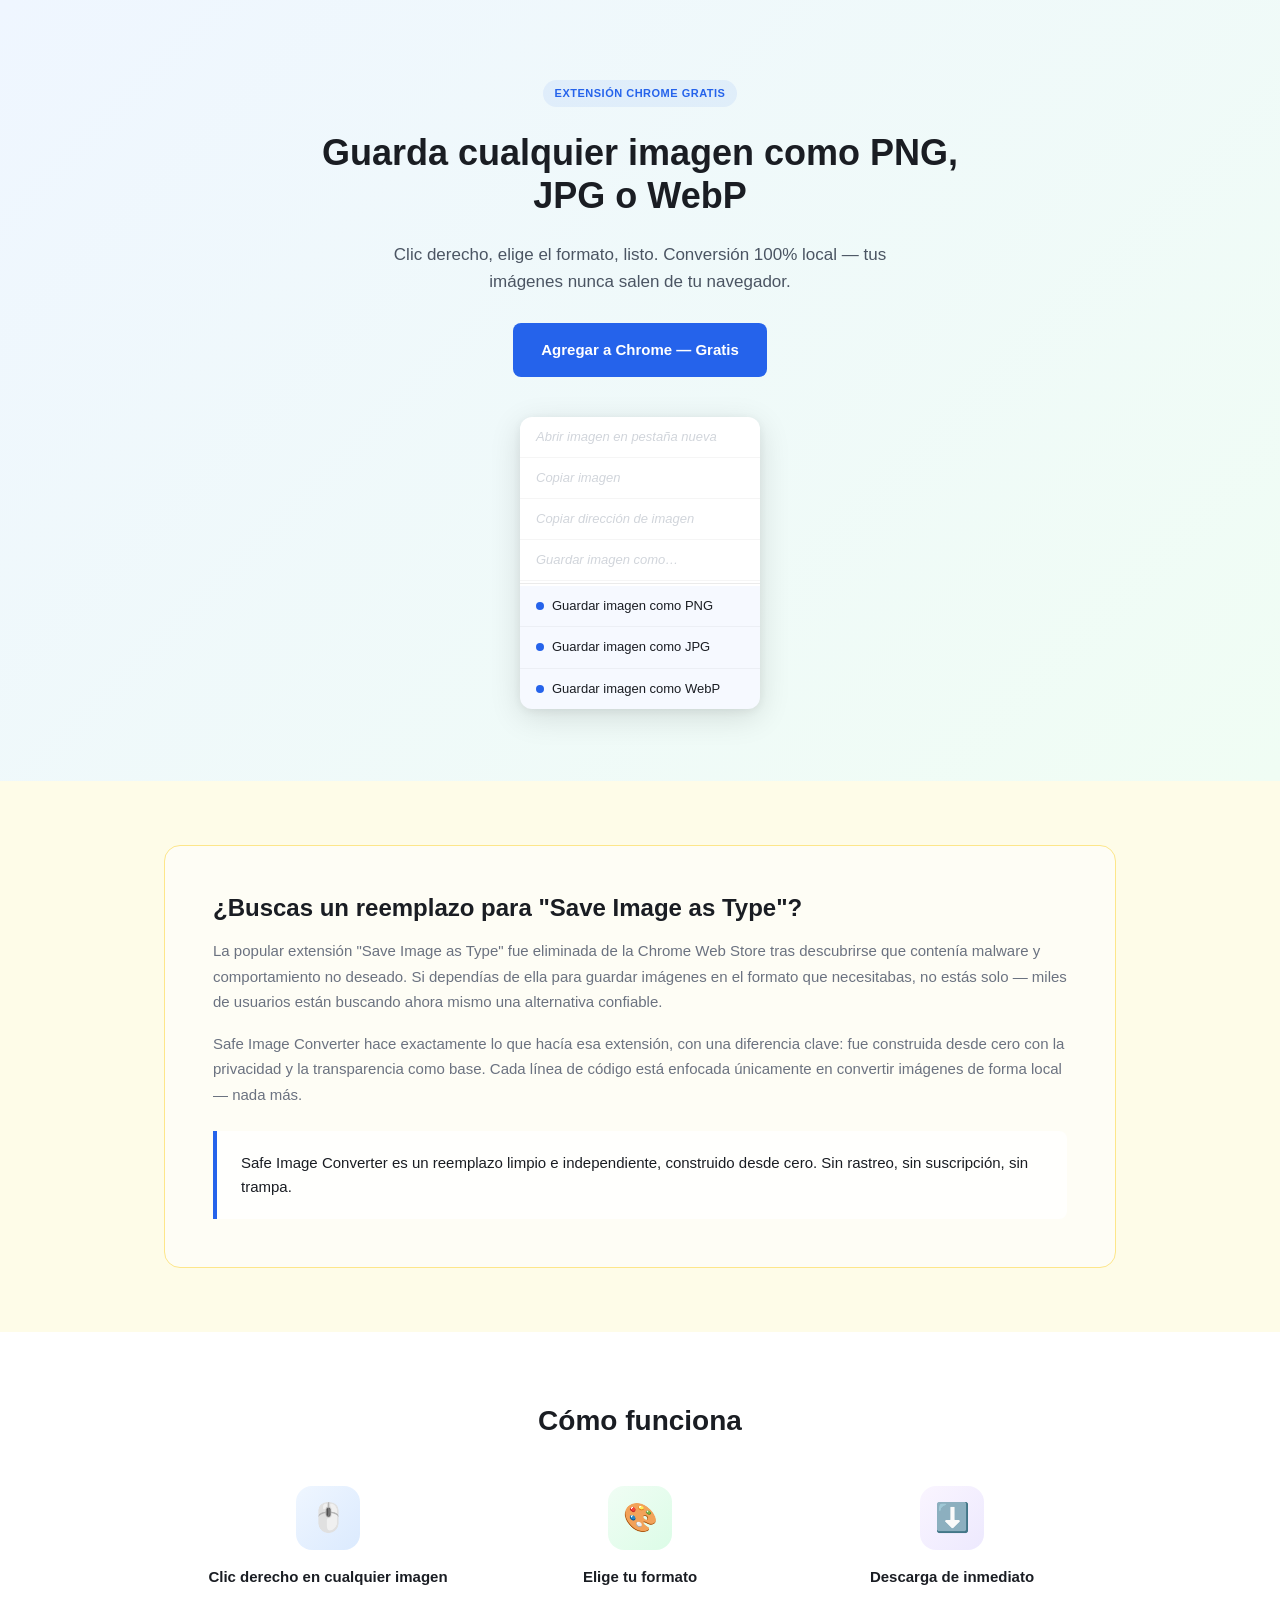
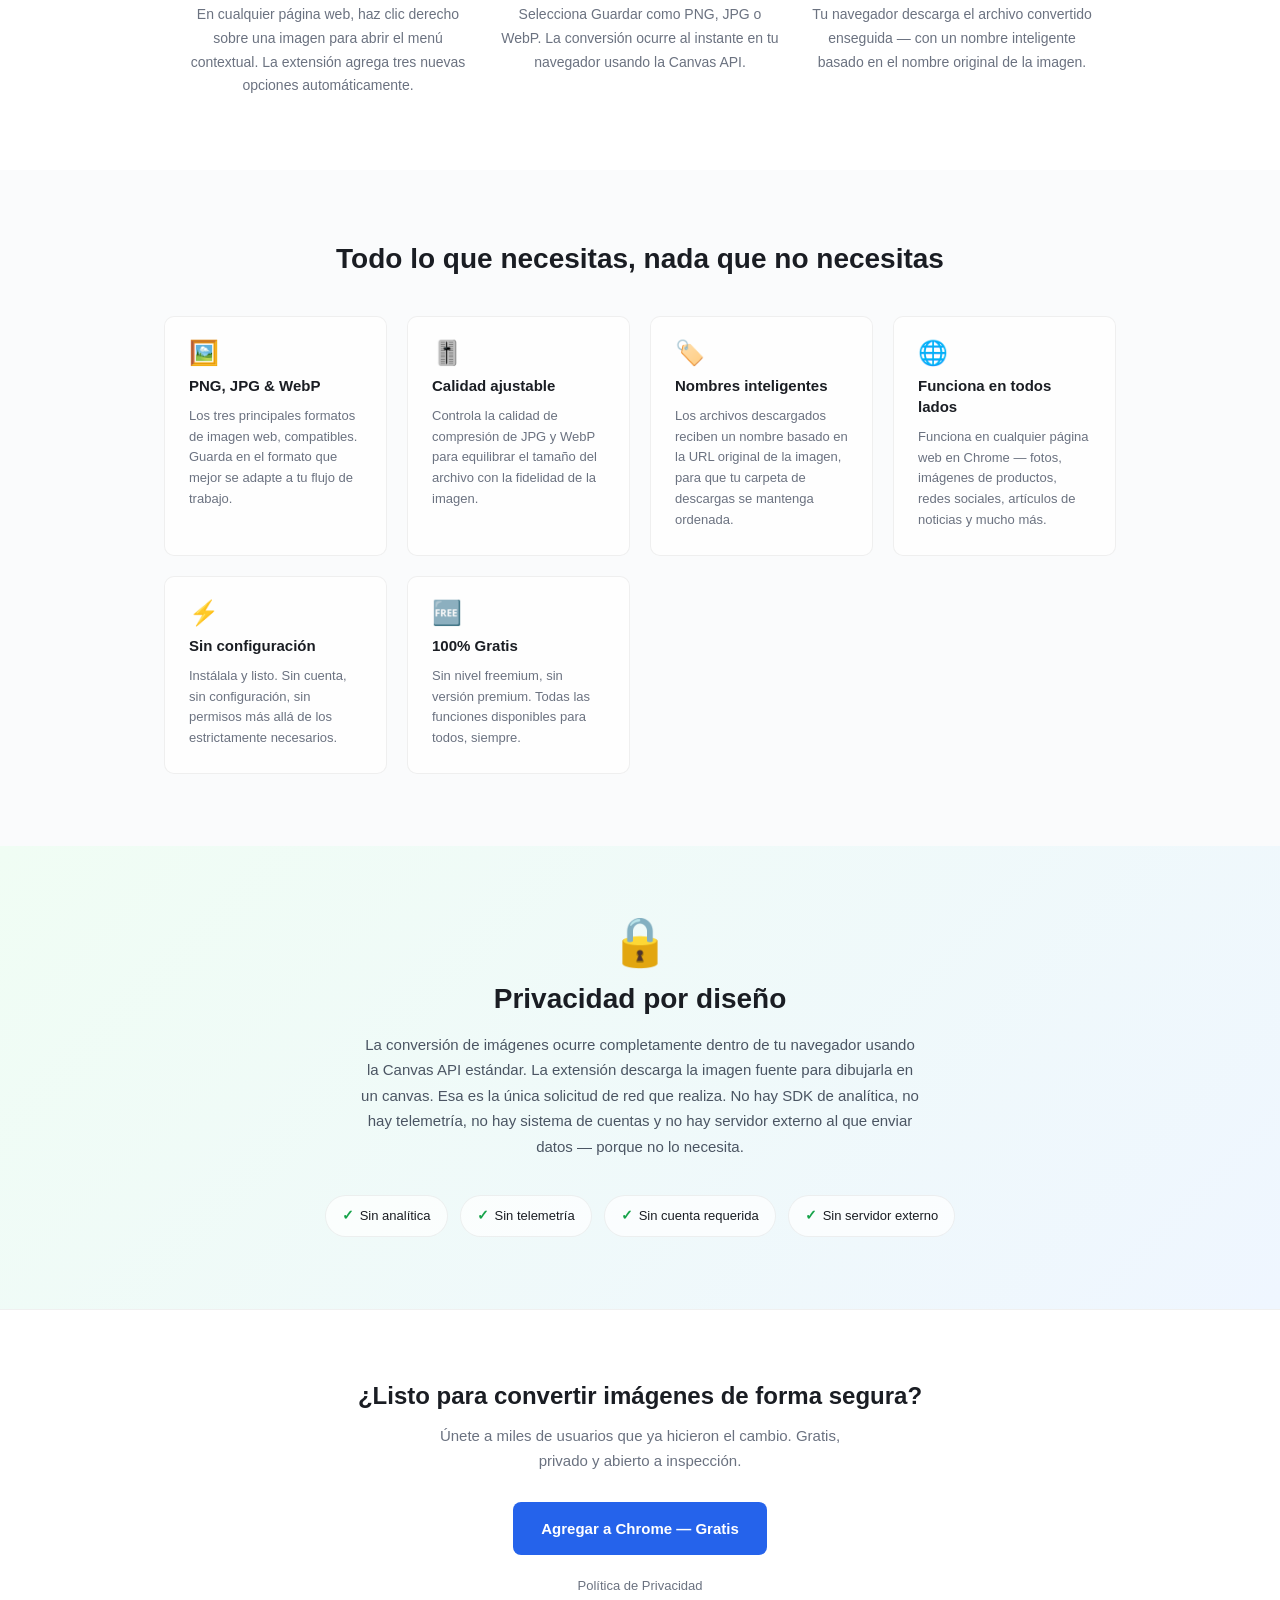
==== es/index.html @ 4a91ed32 "feat: add Spanish (LATAM) landing page" ====
<!DOCTYPE html>
<html lang="es">
<head>
  <meta charset="UTF-8" />
  <meta name="viewport" content="width=device-width, initial-scale=1.0" />

  <!-- Primary SEO -->
  <title>Convertidor Seguro de Imágenes — Guardar Imagen Como PNG JPG WebP | Extensión Chrome Gratis</title>
  <meta name="description" content="Clic derecho en cualquier imagen para guardarla como PNG, JPG o WebP. Conversión 100% local — tus imágenes nunca salen de tu navegador. Reemplazo gratuito de Save Image as Type." />

  <!-- hreflang -->
  <link rel="alternate" hreflang="en" href="https://claudydev.github.io/SafeImageConverter/" />
  <link rel="alternate" hreflang="es" href="https://claudydev.github.io/SafeImageConverter/es/" />
  <link rel="alternate" hreflang="pt-BR" href="https://claudydev.github.io/SafeImageConverter/pt-br/" />
  <link rel="alternate" hreflang="x-default" href="https://claudydev.github.io/SafeImageConverter/" />

  <!-- Open Graph -->
  <meta property="og:type" content="website" />
  <meta property="og:title" content="Convertidor Seguro de Imágenes — Guardar Imagen Como PNG JPG WebP | Extensión Chrome Gratis" />
  <meta property="og:description" content="Clic derecho en cualquier imagen para guardarla como PNG, JPG o WebP. Conversión 100% local — tus imágenes nunca salen de tu navegador. Reemplazo gratuito de Save Image as Type." />
  <meta property="og:url" content="https://claudydev.github.io/SafeImageConverter/es/" />

  <!-- JSON-LD Structured Data -->
  <script type="application/ld+json">
  {
    "@context": "https://schema.org",
    "@type": "SoftwareApplication",
    "name": "Convertidor Seguro de Imágenes",
    "description": "Clic derecho en cualquier imagen para guardarla como PNG, JPG o WebP. Conversión 100% local — tus imágenes nunca salen de tu navegador.",
    "applicationCategory": "BrowserApplication",
    "operatingSystem": "Chrome",
    "offers": {
      "@type": "Offer",
      "price": "0",
      "priceCurrency": "USD"
    }
  }
  </script>

  <link rel="stylesheet" href="../styles.css" />
</head>
<body>

  <!-- ============================================================
       Hero Section
       ============================================================ -->
  <section class="hero">
    <div class="container">
      <span class="hero-label">Extensión Chrome Gratis</span>

      <h1>Guarda cualquier imagen como PNG, JPG o WebP</h1>

      <p class="subhead">
        Clic derecho, elige el formato, listo. Conversión 100% local —
        tus imágenes nunca salen de tu navegador.
      </p>

      <a href="#cws-listing" class="btn-primary">Agregar a Chrome — Gratis</a>

      <div class="context-menu-visual" role="img" aria-label="Menú contextual de Chrome mostrando las opciones Guardar imagen como PNG, JPG y WebP">
        <div class="context-menu-item ghost">Abrir imagen en pestaña nueva</div>
        <div class="context-menu-item ghost">Copiar imagen</div>
        <div class="context-menu-item ghost">Copiar dirección de imagen</div>
        <div class="context-menu-item ghost">Guardar imagen como…</div>
        <div class="context-menu-divider"></div>
        <div class="context-menu-item extension">Guardar imagen como PNG</div>
        <div class="context-menu-item extension">Guardar imagen como JPG</div>
        <div class="context-menu-item extension">Guardar imagen como WebP</div>
      </div>
    </div>
  </section>

  <!-- ============================================================
       Replaces "Save Image as Type" Section
       ============================================================ -->
  <section class="replaces">
    <div class="container">
      <div class="replaces-inner">
        <h2>¿Buscas un reemplazo para "Save Image as Type"?</h2>

        <p>
          La popular extensión "Save Image as Type" fue eliminada de la Chrome Web Store tras
          descubrirse que contenía malware y comportamiento no deseado. Si dependías de ella
          para guardar imágenes en el formato que necesitabas, no estás solo — miles de usuarios
          están buscando ahora mismo una alternativa confiable.
        </p>

        <p>
          Safe Image Converter hace exactamente lo que hacía esa extensión, con una diferencia
          clave: fue construida desde cero con la privacidad y la transparencia como base.
          Cada línea de código está enfocada únicamente en convertir imágenes de forma local —
          nada más.
        </p>

        <div class="callout-box">
          Safe Image Converter es un reemplazo limpio e independiente, construido desde cero.
          Sin rastreo, sin suscripción, sin trampa.
        </div>
      </div>
    </div>
  </section>

  <!-- ============================================================
       How It Works Section
       ============================================================ -->
  <section class="how-it-works">
    <div class="container">
      <h2>Cómo funciona</h2>

      <div class="steps">
        <div class="step">
          <div class="step-icon blue" aria-hidden="true">🖱️</div>
          <h3>Clic derecho en cualquier imagen</h3>
          <p>
            En cualquier página web, haz clic derecho sobre una imagen para abrir
            el menú contextual. La extensión agrega tres nuevas opciones automáticamente.
          </p>
        </div>

        <div class="step">
          <div class="step-icon green" aria-hidden="true">🎨</div>
          <h3>Elige tu formato</h3>
          <p>
            Selecciona Guardar como PNG, JPG o WebP. La conversión ocurre
            al instante en tu navegador usando la Canvas API.
          </p>
        </div>

        <div class="step">
          <div class="step-icon purple" aria-hidden="true">⬇️</div>
          <h3>Descarga de inmediato</h3>
          <p>
            Tu navegador descarga el archivo convertido enseguida —
            con un nombre inteligente basado en el nombre original de la imagen.
          </p>
        </div>
      </div>
    </div>
  </section>

  <!-- ============================================================
       Features Section
       ============================================================ -->
  <section class="features">
    <div class="container">
      <h2>Todo lo que necesitas, nada que no necesitas</h2>

      <div class="features-grid">
        <div class="feature-card">
          <div class="feature-card-icon" aria-hidden="true">🖼️</div>
          <h3>PNG, JPG &amp; WebP</h3>
          <p>
            Los tres principales formatos de imagen web, compatibles. Guarda
            en el formato que mejor se adapte a tu flujo de trabajo.
          </p>
        </div>

        <div class="feature-card">
          <div class="feature-card-icon" aria-hidden="true">🎚️</div>
          <h3>Calidad ajustable</h3>
          <p>
            Controla la calidad de compresión de JPG y WebP para equilibrar
            el tamaño del archivo con la fidelidad de la imagen.
          </p>
        </div>

        <div class="feature-card">
          <div class="feature-card-icon" aria-hidden="true">🏷️</div>
          <h3>Nombres inteligentes</h3>
          <p>
            Los archivos descargados reciben un nombre basado en la URL original
            de la imagen, para que tu carpeta de descargas se mantenga ordenada.
          </p>
        </div>

        <div class="feature-card">
          <div class="feature-card-icon" aria-hidden="true">🌐</div>
          <h3>Funciona en todos lados</h3>
          <p>
            Funciona en cualquier página web en Chrome — fotos, imágenes de
            productos, redes sociales, artículos de noticias y mucho más.
          </p>
        </div>

        <div class="feature-card">
          <div class="feature-card-icon" aria-hidden="true">⚡</div>
          <h3>Sin configuración</h3>
          <p>
            Instálala y listo. Sin cuenta, sin configuración, sin permisos
            más allá de los estrictamente necesarios.
          </p>
        </div>

        <div class="feature-card">
          <div class="feature-card-icon" aria-hidden="true">🆓</div>
          <h3>100% Gratis</h3>
          <p>
            Sin nivel freemium, sin versión premium. Todas las funciones
            disponibles para todos, siempre.
          </p>
        </div>
      </div>
    </div>
  </section>

  <!-- ============================================================
       Privacy by Design Section
       ============================================================ -->
  <section class="privacy">
    <div class="container">
      <div class="privacy-lock" aria-hidden="true">🔒</div>

      <h2>Privacidad por diseño</h2>

      <p>
        La conversión de imágenes ocurre completamente dentro de tu navegador usando la Canvas API estándar.
        La extensión descarga la imagen fuente para dibujarla en un canvas. Esa es la única solicitud de
        red que realiza. No hay SDK de analítica, no hay telemetría, no hay sistema de cuentas y no hay
        servidor externo al que enviar datos — porque no lo necesita.
      </p>

      <div class="badge-row">
        <span class="badge"><span class="badge-check">✓</span> Sin analítica</span>
        <span class="badge"><span class="badge-check">✓</span> Sin telemetría</span>
        <span class="badge"><span class="badge-check">✓</span> Sin cuenta requerida</span>
        <span class="badge"><span class="badge-check">✓</span> Sin servidor externo</span>
      </div>
    </div>
  </section>

  <!-- ============================================================
       Footer CTA Section
       ============================================================ -->
  <section class="footer-cta">
    <div class="container">
      <h2>¿Listo para convertir imágenes de forma segura?</h2>

      <p>
        Únete a miles de usuarios que ya hicieron el cambio. Gratis, privado
        y abierto a inspección.
      </p>

      <a href="#cws-listing" class="btn-primary">Agregar a Chrome — Gratis</a>

      <div class="footer-links">
        <a href="../privacy.html">Política de Privacidad</a>
      </div>
    </div>
  </section>

</body>
</html>
---- styles.css ----
/* ============================================================
   Safe Image Converter — Shared Landing Page Stylesheet
   ============================================================ */

/* Reset & Base
   ---------------------------------------------------------- */
*, *::before, *::after {
  box-sizing: border-box;
  margin: 0;
  padding: 0;
}

html {
  scroll-behavior: smooth;
}

body {
  font-family: -apple-system, BlinkMacSystemFont, 'Segoe UI', Roboto, sans-serif;
  font-size: 15px;
  line-height: 1.7;
  color: #1a1d23;
  background: #ffffff;
}

img {
  max-width: 100%;
  display: block;
}

a {
  color: #2563eb;
  text-decoration: none;
}

a:hover {
  text-decoration: underline;
}

/* Typography Scale
   ---------------------------------------------------------- */
h1 {
  font-size: 36px;
  font-weight: 700;
  line-height: 1.2;
  color: #1a1d23;
}

h2 {
  font-size: 28px;
  font-weight: 700;
  line-height: 1.2;
  color: #1a1d23;
}

h3 {
  font-size: 16px;
  font-weight: 600;
  line-height: 1.4;
  color: #1a1d23;
}

p {
  font-size: 15px;
  line-height: 1.7;
  color: #6b7280;
}

small {
  font-size: 13px;
  color: #6b7280;
}

/* Layout Utilities
   ---------------------------------------------------------- */
.container {
  max-width: 1000px;
  margin: 0 auto;
  padding: 0 24px;
}

section {
  padding: 72px 0;
}

/* CTA Button
   ---------------------------------------------------------- */
.btn-primary {
  display: inline-block;
  background: #2563eb;
  color: #ffffff;
  font-size: 15px;
  font-weight: 600;
  padding: 14px 28px;
  border-radius: 8px;
  border: none;
  cursor: pointer;
  transition: background 0.15s ease, transform 0.15s ease;
  text-decoration: none;
}

.btn-primary:hover {
  background: #1d4ed8;
  transform: translateY(-1px);
  text-decoration: none;
  color: #ffffff;
}

.btn-primary:active {
  transform: translateY(0);
}

/* ============================================================
   Hero Section
   ============================================================ */
.hero {
  background: linear-gradient(135deg, #eff6ff, #f0fdf4);
  padding: 80px 0 72px;
  text-align: center;
}

.hero .container {
  display: flex;
  flex-direction: column;
  align-items: center;
  gap: 24px;
}

.hero-label {
  display: inline-block;
  font-size: 11px;
  font-weight: 600;
  letter-spacing: 0.5px;
  text-transform: uppercase;
  color: #2563eb;
  background: rgba(37, 99, 235, 0.08);
  padding: 4px 12px;
  border-radius: 100px;
}

.hero h1 {
  max-width: 640px;
}

.hero .subhead {
  max-width: 520px;
  font-size: 17px;
  color: #4b5563;
  line-height: 1.6;
}

.hero .btn-primary {
  margin-top: 4px;
}

/* Context Menu Visual */
.context-menu-visual {
  margin-top: 16px;
  display: inline-flex;
  flex-direction: column;
  background: #ffffff;
  border-radius: 12px;
  box-shadow: 0 8px 32px rgba(0, 0, 0, 0.12), 0 2px 8px rgba(0, 0, 0, 0.06);
  overflow: hidden;
  min-width: 240px;
  text-align: left;
}

.context-menu-item {
  padding: 9px 16px;
  font-size: 13px;
  color: #4b5563;
  border-bottom: 1px solid rgba(0, 0, 0, 0.04);
}

.context-menu-item:last-child {
  border-bottom: none;
}

.context-menu-item.ghost {
  color: #d1d5db;
  font-style: italic;
}

.context-menu-divider {
  height: 1px;
  background: rgba(0, 0, 0, 0.08);
  margin: 2px 0;
}

.context-menu-item.extension {
  color: #1a1d23;
  font-weight: 500;
  background: rgba(37, 99, 235, 0.04);
  display: flex;
  align-items: center;
  gap: 8px;
}

.context-menu-item.extension::before {
  content: '';
  display: inline-block;
  width: 8px;
  height: 8px;
  border-radius: 50%;
  background: #2563eb;
  flex-shrink: 0;
}

/* ============================================================
   Replaces Section
   ============================================================ */
.replaces {
  background: #fefce8;
  padding: 64px 0;
}

.replaces-inner {
  border: 1px solid #fde68a;
  border-radius: 16px;
  padding: 48px;
  background: rgba(255, 255, 255, 0.6);
}

.replaces h2 {
  font-size: 24px;
  margin-bottom: 16px;
}

.replaces p {
  margin-bottom: 16px;
}

.replaces p:last-of-type {
  margin-bottom: 24px;
}

.callout-box {
  background: rgba(255, 255, 255, 0.85);
  border-left: 4px solid #2563eb;
  border-radius: 0 8px 8px 0;
  padding: 20px 24px;
  font-size: 15px;
  font-weight: 500;
  color: #1a1d23;
  line-height: 1.6;
}

/* ============================================================
   How It Works Section
   ============================================================ */
.how-it-works {
  background: #ffffff;
  text-align: center;
}

.how-it-works h2 {
  margin-bottom: 48px;
}

.steps {
  display: flex;
  gap: 32px;
  justify-content: center;
  flex-wrap: wrap;
}

.step {
  flex: 1;
  min-width: 200px;
  max-width: 280px;
  display: flex;
  flex-direction: column;
  align-items: center;
  gap: 16px;
}

.step-icon {
  width: 64px;
  height: 64px;
  border-radius: 16px;
  display: flex;
  align-items: center;
  justify-content: center;
  font-size: 28px;
  flex-shrink: 0;
}

.step-icon.blue {
  background: linear-gradient(135deg, #eff6ff, #dbeafe);
}

.step-icon.green {
  background: linear-gradient(135deg, #f0fdf4, #dcfce7);
}

.step-icon.purple {
  background: linear-gradient(135deg, #faf5ff, #ede9fe);
}

.step h3 {
  font-size: 15px;
}

.step p {
  font-size: 14px;
  text-align: center;
}

/* ============================================================
   Features Section
   ============================================================ */
.features {
  background: #fafbfc;
}

.features h2 {
  text-align: center;
  margin-bottom: 40px;
}

.features-grid {
  display: grid;
  grid-template-columns: repeat(auto-fit, minmax(220px, 1fr));
  gap: 20px;
}

.feature-card {
  background: rgba(255, 255, 255, 0.7);
  border: 1px solid rgba(0, 0, 0, 0.06);
  border-radius: 10px;
  padding: 24px;
  display: flex;
  flex-direction: column;
  gap: 10px;
}

.feature-card-icon {
  font-size: 24px;
  line-height: 1;
}

.feature-card h3 {
  font-size: 15px;
}

.feature-card p {
  font-size: 13px;
  line-height: 1.6;
}

/* ============================================================
   Privacy Section
   ============================================================ */
.privacy {
  background: linear-gradient(135deg, #f0fdf4, #eff6ff);
  text-align: center;
}

.privacy-lock {
  font-size: 48px;
  line-height: 1;
  margin-bottom: 16px;
}

.privacy h2 {
  margin-bottom: 16px;
}

.privacy > .container > p {
  max-width: 560px;
  margin: 0 auto 36px;
  font-size: 15px;
  color: #4b5563;
}

.badge-row {
  display: flex;
  flex-wrap: wrap;
  justify-content: center;
  gap: 12px;
}

.badge {
  display: inline-flex;
  align-items: center;
  gap: 6px;
  background: rgba(255, 255, 255, 0.7);
  border: 1px solid rgba(0, 0, 0, 0.06);
  border-radius: 100px;
  padding: 8px 16px;
  font-size: 13px;
  font-weight: 500;
  color: #1a1d23;
}

.badge-check {
  color: #16a34a;
  font-weight: 700;
  font-size: 14px;
}

/* ============================================================
   Footer CTA Section
   ============================================================ */
.footer-cta {
  background: #ffffff;
  padding: 72px 0;
  text-align: center;
  border-top: 1px solid rgba(0, 0, 0, 0.06);
}

.footer-cta h2 {
  font-size: 24px;
  margin-bottom: 12px;
}

.footer-cta p {
  margin-bottom: 28px;
  max-width: 440px;
  margin-left: auto;
  margin-right: auto;
}

.footer-links {
  margin-top: 20px;
  display: flex;
  justify-content: center;
  gap: 20px;
}

.footer-links a {
  font-size: 13px;
  color: #6b7280;
}

.footer-links a:hover {
  color: #1a1d23;
}

/* ============================================================
   Privacy Policy Page
   ============================================================ */
.privacy-page {
  max-width: 720px;
  margin: 60px auto;
  padding: 0 24px 80px;
}

.privacy-page h1 {
  font-size: 30px;
  margin-bottom: 8px;
}

.privacy-page .updated {
  font-size: 13px;
  color: #6b7280;
  margin-bottom: 40px;
}

.privacy-page h2 {
  font-size: 20px;
  font-weight: 700;
  margin-top: 40px;
  margin-bottom: 12px;
}

.privacy-page p {
  margin-bottom: 16px;
}

.privacy-page ul {
  margin: 0 0 16px 24px;
  color: #4b5563;
}

.privacy-page li {
  margin-bottom: 6px;
  font-size: 15px;
  line-height: 1.7;
}

.privacy-page table {
  width: 100%;
  border-collapse: collapse;
  margin: 24px 0;
  font-size: 14px;
}

.privacy-page table th,
.privacy-page table td {
  text-align: left;
  padding: 10px 14px;
  border: 1px solid rgba(0, 0, 0, 0.1);
}

.privacy-page table th {
  background: #fafbfc;
  font-weight: 600;
  color: #1a1d23;
}

.privacy-page table td {
  color: #4b5563;
}

.privacy-page .back-link {
  display: inline-flex;
  align-items: center;
  gap: 6px;
  font-size: 13px;
  color: #6b7280;
  margin-bottom: 32px;
}

.privacy-page .back-link:hover {
  color: #1a1d23;
}

/* ============================================================
   Responsive — 768px breakpoint
   ============================================================ */
@media (max-width: 768px) {
  /* Typography */
  h1 {
    font-size: 28px;
  }

  h2 {
    font-size: 22px;
  }

  /* Sections */
  section {
    padding: 40px 0;
  }

  .hero {
    padding: 48px 0 40px;
  }

  .hero .subhead {
    font-size: 15px;
  }

  .replaces {
    padding: 40px 0;
  }

  .replaces-inner {
    padding: 28px 20px;
  }

  .replaces h2 {
    font-size: 20px;
  }

  .footer-cta {
    padding: 40px 0;
  }

  .footer-cta h2 {
    font-size: 20px;
  }

  /* Steps — stack vertically */
  .steps {
    flex-direction: column;
    align-items: center;
  }

  .step {
    max-width: 100%;
    width: 100%;
  }

  /* Features — single column */
  .features-grid {
    grid-template-columns: 1fr;
  }

  /* Badge row wraps naturally, already flex-wrap */
  .badge-row {
    gap: 8px;
  }

  /* Context menu visual */
  .context-menu-visual {
    min-width: 200px;
  }

  /* Privacy page */
  .privacy-page {
    margin-top: 32px;
  }

  .privacy-page h1 {
    font-size: 24px;
  }
}
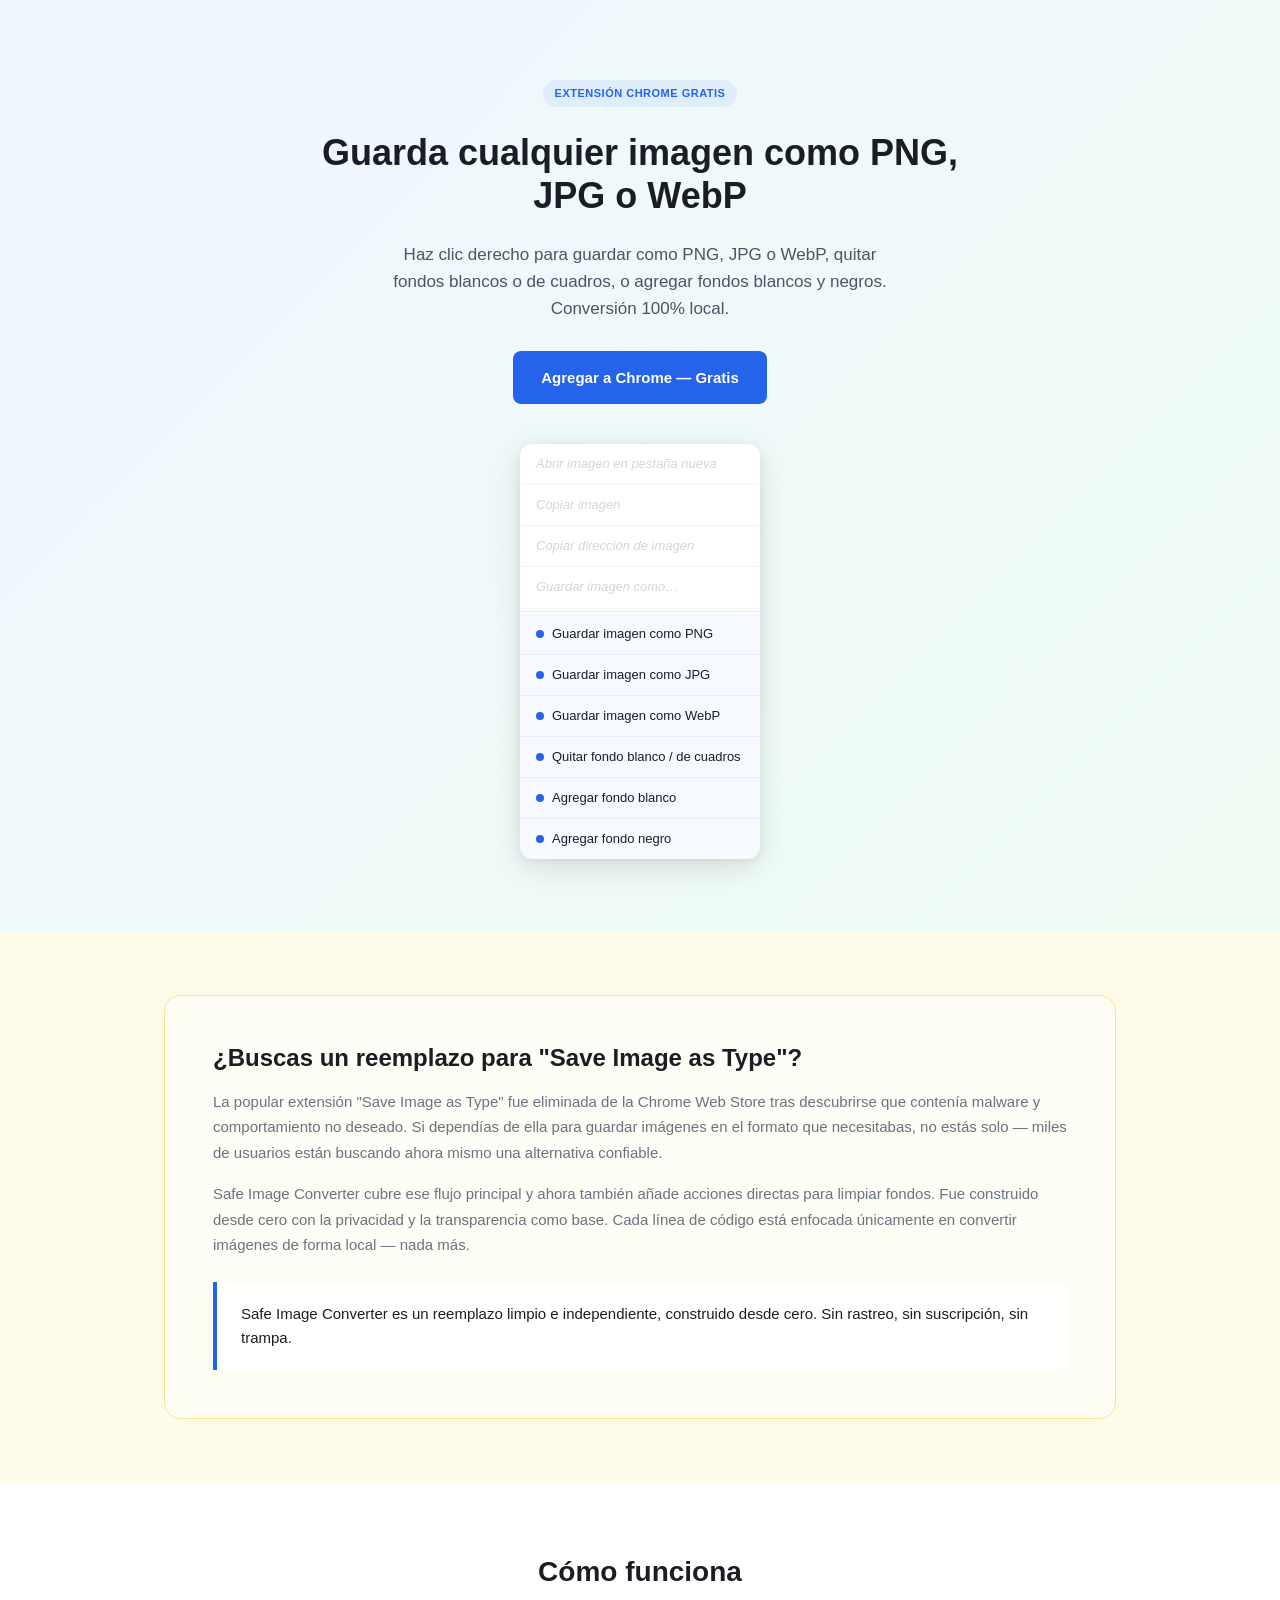
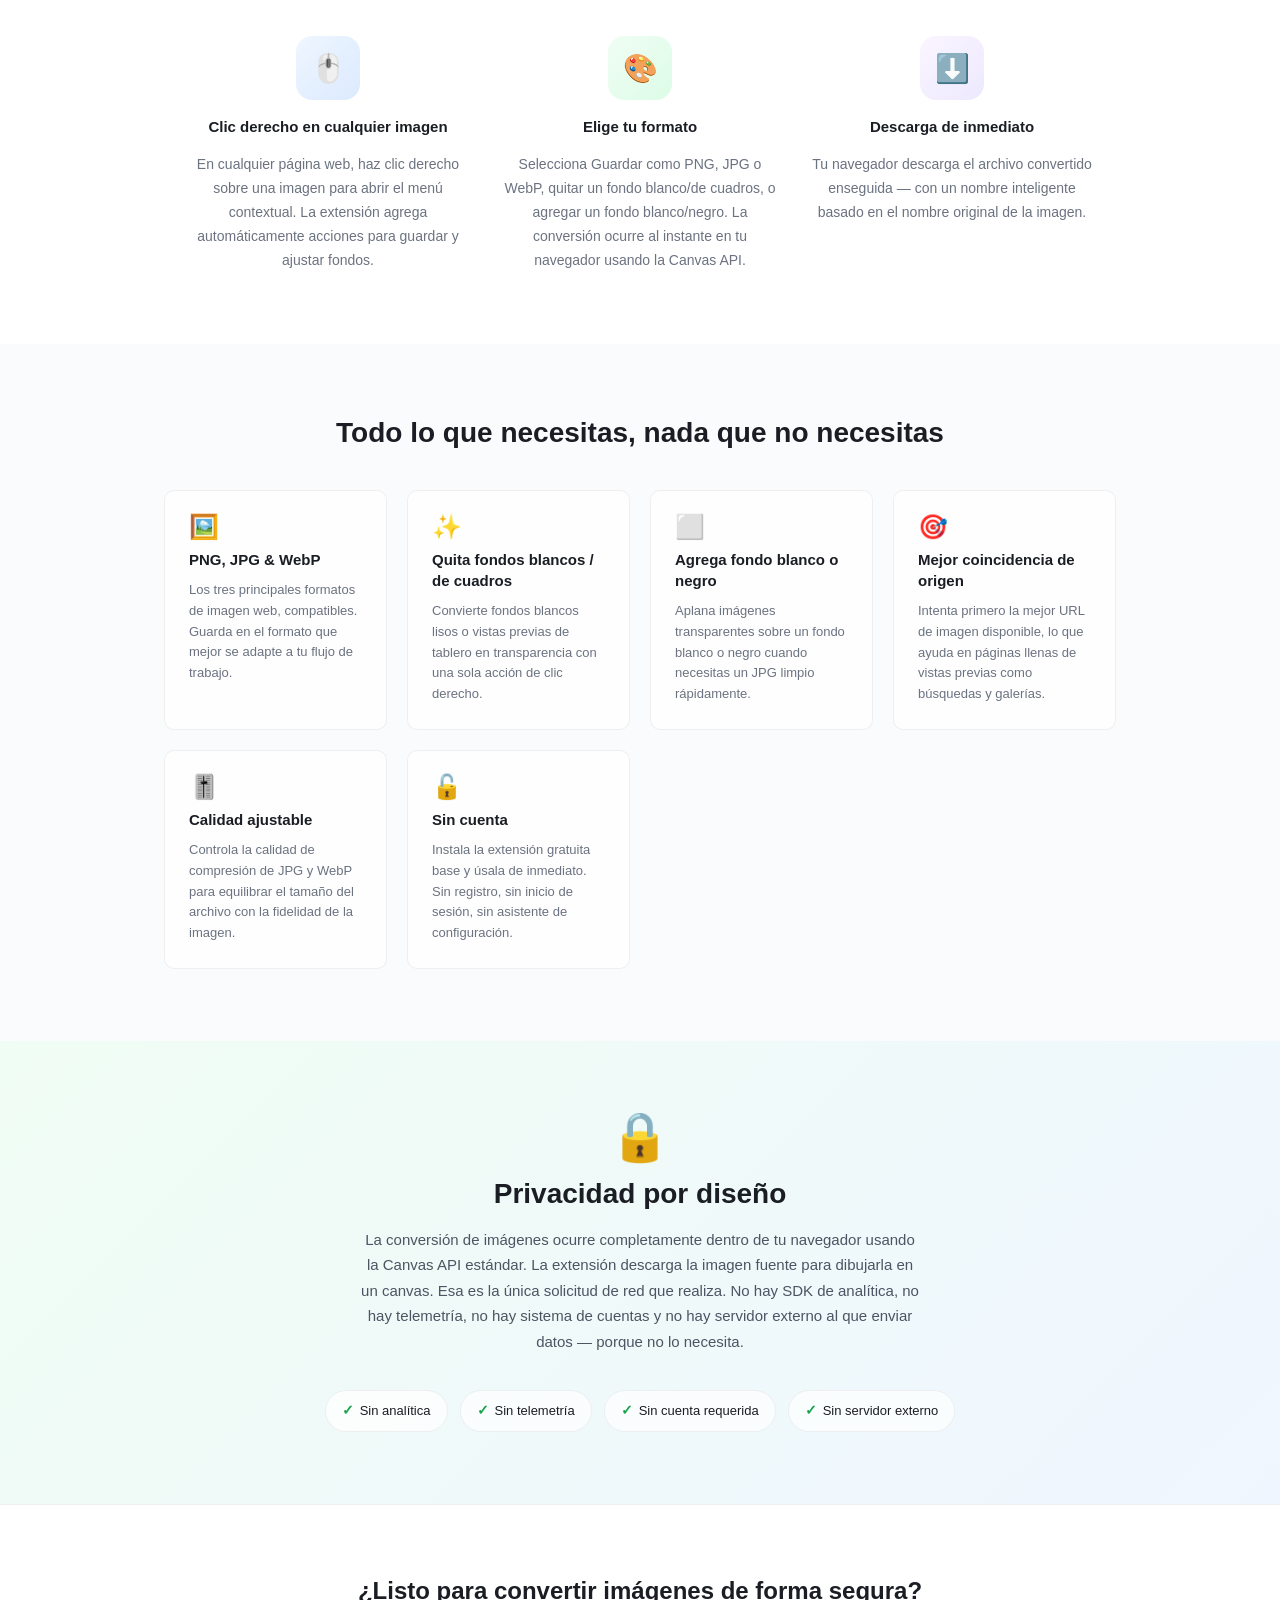
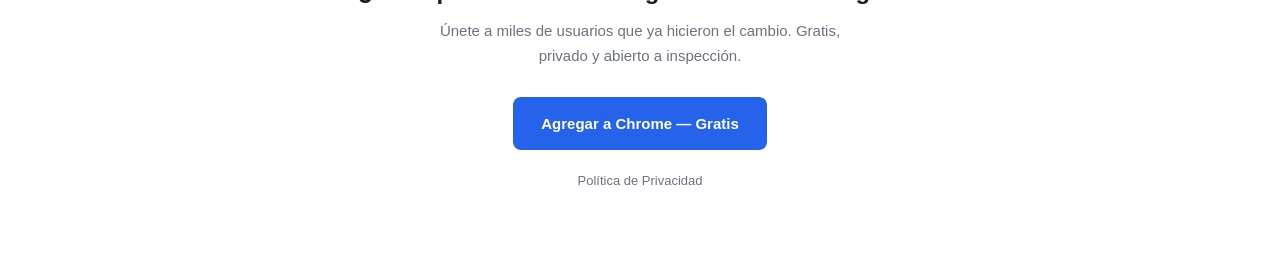
==== commit b87b0d4b: "feat: improve image actions and add repo docs" ====
--- a/es/index.html
+++ b/es/index.html
@@ -6,19 +6,22 @@
 
   <!-- Primary SEO -->
   <title>Convertidor Seguro de Imágenes — Guardar Imagen Como PNG JPG WebP | Extensión Chrome Gratis</title>
-  <meta name="description" content="Clic derecho en cualquier imagen para guardarla como PNG, JPG o WebP. Conversión 100% local — tus imágenes nunca salen de tu navegador. Reemplazo gratuito de Save Image as Type." />
+  <meta name="description" content="Haz clic derecho en imágenes para guardarlas como PNG, JPG o WebP, quitar fondos blancos o de cuadros, o agregar fondos blancos y negros localmente." />
+
+  <!-- Canonical -->
+  <link rel="canonical" href="https://ryan-houpt.github.io/SafeImageConverter/es/" />
 
   <!-- hreflang -->
-  <link rel="alternate" hreflang="en" href="https://claudydev.github.io/SafeImageConverter/" />
-  <link rel="alternate" hreflang="es" href="https://claudydev.github.io/SafeImageConverter/es/" />
-  <link rel="alternate" hreflang="pt-BR" href="https://claudydev.github.io/SafeImageConverter/pt-br/" />
-  <link rel="alternate" hreflang="x-default" href="https://claudydev.github.io/SafeImageConverter/" />
+  <link rel="alternate" hreflang="en" href="https://ryan-houpt.github.io/SafeImageConverter/" />
+  <link rel="alternate" hreflang="es" href="https://ryan-houpt.github.io/SafeImageConverter/es/" />
+  <link rel="alternate" hreflang="pt-BR" href="https://ryan-houpt.github.io/SafeImageConverter/pt-br/" />
+  <link rel="alternate" hreflang="x-default" href="https://ryan-houpt.github.io/SafeImageConverter/" />
 
   <!-- Open Graph -->
   <meta property="og:type" content="website" />
   <meta property="og:title" content="Convertidor Seguro de Imágenes — Guardar Imagen Como PNG JPG WebP | Extensión Chrome Gratis" />
-  <meta property="og:description" content="Clic derecho en cualquier imagen para guardarla como PNG, JPG o WebP. Conversión 100% local — tus imágenes nunca salen de tu navegador. Reemplazo gratuito de Save Image as Type." />
-  <meta property="og:url" content="https://claudydev.github.io/SafeImageConverter/es/" />
+  <meta property="og:description" content="Haz clic derecho en imágenes para guardarlas como PNG, JPG o WebP, quitar fondos blancos o de cuadros, o agregar fondos blancos y negros localmente." />
+  <meta property="og:url" content="https://ryan-houpt.github.io/SafeImageConverter/es/" />
 
   <!-- JSON-LD Structured Data -->
   <script type="application/ld+json">
@@ -26,9 +29,11 @@
     "@context": "https://schema.org",
     "@type": "SoftwareApplication",
     "name": "Convertidor Seguro de Imágenes",
-    "description": "Clic derecho en cualquier imagen para guardarla como PNG, JPG o WebP. Conversión 100% local — tus imágenes nunca salen de tu navegador.",
+    "description": "Haz clic derecho en imágenes para guardarlas como PNG, JPG o WebP, quitar fondos blancos o de cuadros, o agregar fondos blancos y negros localmente.",
     "applicationCategory": "BrowserApplication",
     "operatingSystem": "Chrome",
+    "url": "https://ryan-houpt.github.io/SafeImageConverter/es/",
+    "installUrl": "https://chromewebstore.google.com/detail/safe-image-converter/ahmpphfojckjpfkcbecphlpocabebppb",
     "offers": {
       "@type": "Offer",
       "price": "0",
@@ -37,6 +42,47 @@
   }
   </script>
 
+  <script type="application/ld+json">
+  {
+    "@context": "https://schema.org",
+    "@type": "FAQPage",
+    "mainEntity": [
+      {
+        "@type": "Question",
+        "name": "¿Qué pasó con Save Image as Type?",
+        "acceptedAnswer": {
+          "@type": "Answer",
+          "text": "La extensión Save Image as Type fue eliminada de la Chrome Web Store en marzo de 2026 por contener malware y comportamiento no deseado. Más de 1 millón de usuarios fueron afectados. Safe Image Converter es un reemplazo limpio e independiente, construido desde cero con la privacidad como base."
+        }
+      },
+      {
+        "@type": "Question",
+        "name": "¿Es seguro usar Safe Image Converter?",
+        "acceptedAnswer": {
+          "@type": "Answer",
+          "text": "Sí. Safe Image Converter realiza toda la conversión de imágenes localmente en tu navegador usando la Canvas API estándar. Tus imágenes nunca se suben a ningún servidor. La extensión no tiene analítica, ni telemetría, ni conexiones externas."
+        }
+      },
+      {
+        "@type": "Question",
+        "name": "¿Cómo guardo una imagen como PNG, JPG o WebP en Chrome?",
+        "acceptedAnswer": {
+          "@type": "Answer",
+          "text": "Instala Safe Image Converter y luego haz clic derecho en cualquier imagen de cualquier página web. Verás opciones para guardar como PNG, JPG o WebP, quitar un fondo blanco o de cuadros, o agregar un fondo blanco o negro. Haz clic en la acción que necesites y el archivo convertido se descargará al instante."
+        }
+      },
+      {
+        "@type": "Question",
+        "name": "¿Esta extensión recopila datos?",
+        "acceptedAnswer": {
+          "@type": "Answer",
+          "text": "No. Safe Image Converter no recopila datos personales. No hay SDKs de analítica, ni reportes de errores, ni cuentas de usuario, ni servidor del desarrollador. Tus preferencias y contadores locales permanecen solo en tu dispositivo."
+        }
+      }
+    ]
+  }
+  </script>
+
   <link rel="stylesheet" href="../styles.css" />
 </head>
 <body>
@@ -51,13 +97,14 @@
       <h1>Guarda cualquier imagen como PNG, JPG o WebP</h1>
 
       <p class="subhead">
-        Clic derecho, elige el formato, listo. Conversión 100% local —
-        tus imágenes nunca salen de tu navegador.
+        Haz clic derecho para guardar como PNG, JPG o WebP, quitar fondos
+        blancos o de cuadros, o agregar fondos blancos y negros. Conversión
+        100% local.
       </p>
 
-      <a href="#cws-listing" class="btn-primary">Agregar a Chrome — Gratis</a>
-
-      <div class="context-menu-visual" role="img" aria-label="Menú contextual de Chrome mostrando las opciones Guardar imagen como PNG, JPG y WebP">
+      <a href="https://chromewebstore.google.com/detail/safe-image-converter/ahmpphfojckjpfkcbecphlpocabebppb" class="btn-primary">Agregar a Chrome — Gratis</a>
+
+      <div class="context-menu-visual" role="img" aria-label="Menú contextual de Chrome mostrando acciones para guardar imágenes y ajustar fondos">
         <div class="context-menu-item ghost">Abrir imagen en pestaña nueva</div>
         <div class="context-menu-item ghost">Copiar imagen</div>
         <div class="context-menu-item ghost">Copiar dirección de imagen</div>
@@ -66,6 +113,9 @@
         <div class="context-menu-item extension">Guardar imagen como PNG</div>
         <div class="context-menu-item extension">Guardar imagen como JPG</div>
         <div class="context-menu-item extension">Guardar imagen como WebP</div>
+        <div class="context-menu-item extension">Quitar fondo blanco / de cuadros</div>
+        <div class="context-menu-item extension">Agregar fondo blanco</div>
+        <div class="context-menu-item extension">Agregar fondo negro</div>
       </div>
     </div>
   </section>
@@ -86,10 +136,10 @@
         </p>
 
         <p>
-          Safe Image Converter hace exactamente lo que hacía esa extensión, con una diferencia
-          clave: fue construida desde cero con la privacidad y la transparencia como base.
-          Cada línea de código está enfocada únicamente en convertir imágenes de forma local —
-          nada más.
+          Safe Image Converter cubre ese flujo principal y ahora también añade acciones directas
+          para limpiar fondos. Fue construido desde cero con la privacidad y la transparencia
+          como base. Cada línea de código está enfocada únicamente en convertir imágenes de forma
+          local — nada más.
         </p>
 
         <div class="callout-box">
@@ -113,7 +163,8 @@
           <h3>Clic derecho en cualquier imagen</h3>
           <p>
             En cualquier página web, haz clic derecho sobre una imagen para abrir
-            el menú contextual. La extensión agrega tres nuevas opciones automáticamente.
+            el menú contextual. La extensión agrega automáticamente acciones para guardar
+            y ajustar fondos.
           </p>
         </div>
 
@@ -121,8 +172,9 @@
           <div class="step-icon green" aria-hidden="true">🎨</div>
           <h3>Elige tu formato</h3>
           <p>
-            Selecciona Guardar como PNG, JPG o WebP. La conversión ocurre
-            al instante en tu navegador usando la Canvas API.
+            Selecciona Guardar como PNG, JPG o WebP, quitar un fondo blanco/de
+            cuadros, o agregar un fondo blanco/negro. La conversión ocurre al
+            instante en tu navegador usando la Canvas API.
           </p>
         </div>
 
@@ -156,6 +208,33 @@
         </div>
 
         <div class="feature-card">
+          <div class="feature-card-icon" aria-hidden="true">✨</div>
+          <h3>Quita fondos blancos / de cuadros</h3>
+          <p>
+            Convierte fondos blancos lisos o vistas previas de tablero en
+            transparencia con una sola acción de clic derecho.
+          </p>
+        </div>
+
+        <div class="feature-card">
+          <div class="feature-card-icon" aria-hidden="true">⬜</div>
+          <h3>Agrega fondo blanco o negro</h3>
+          <p>
+            Aplana imágenes transparentes sobre un fondo blanco o negro
+            cuando necesitas un JPG limpio rápidamente.
+          </p>
+        </div>
+
+        <div class="feature-card">
+          <div class="feature-card-icon" aria-hidden="true">🎯</div>
+          <h3>Mejor coincidencia de origen</h3>
+          <p>
+            Intenta primero la mejor URL de imagen disponible, lo que ayuda
+            en páginas llenas de vistas previas como búsquedas y galerías.
+          </p>
+        </div>
+
+        <div class="feature-card">
           <div class="feature-card-icon" aria-hidden="true">🎚️</div>
           <h3>Calidad ajustable</h3>
           <p>
@@ -165,38 +244,11 @@
         </div>
 
         <div class="feature-card">
-          <div class="feature-card-icon" aria-hidden="true">🏷️</div>
-          <h3>Nombres inteligentes</h3>
-          <p>
-            Los archivos descargados reciben un nombre basado en la URL original
-            de la imagen, para que tu carpeta de descargas se mantenga ordenada.
-          </p>
-        </div>
-
-        <div class="feature-card">
-          <div class="feature-card-icon" aria-hidden="true">🌐</div>
-          <h3>Funciona en todos lados</h3>
-          <p>
-            Funciona en cualquier página web en Chrome — fotos, imágenes de
-            productos, redes sociales, artículos de noticias y mucho más.
-          </p>
-        </div>
-
-        <div class="feature-card">
-          <div class="feature-card-icon" aria-hidden="true">⚡</div>
-          <h3>Sin configuración</h3>
-          <p>
-            Instálala y listo. Sin cuenta, sin configuración, sin permisos
-            más allá de los estrictamente necesarios.
-          </p>
-        </div>
-
-        <div class="feature-card">
-          <div class="feature-card-icon" aria-hidden="true">🆓</div>
-          <h3>100% Gratis</h3>
-          <p>
-            Sin nivel freemium, sin versión premium. Todas las funciones
-            disponibles para todos, siempre.
+          <div class="feature-card-icon" aria-hidden="true">🔓</div>
+          <h3>Sin cuenta</h3>
+          <p>
+            Instala la extensión gratuita base y úsala de inmediato.
+            Sin registro, sin inicio de sesión, sin asistente de configuración.
           </p>
         </div>
       </div>
@@ -240,7 +292,7 @@
         y abierto a inspección.
       </p>
 
-      <a href="#cws-listing" class="btn-primary">Agregar a Chrome — Gratis</a>
+      <a href="https://chromewebstore.google.com/detail/safe-image-converter/ahmpphfojckjpfkcbecphlpocabebppb" class="btn-primary">Agregar a Chrome — Gratis</a>
 
       <div class="footer-links">
         <a href="../privacy.html">Política de Privacidad</a>
